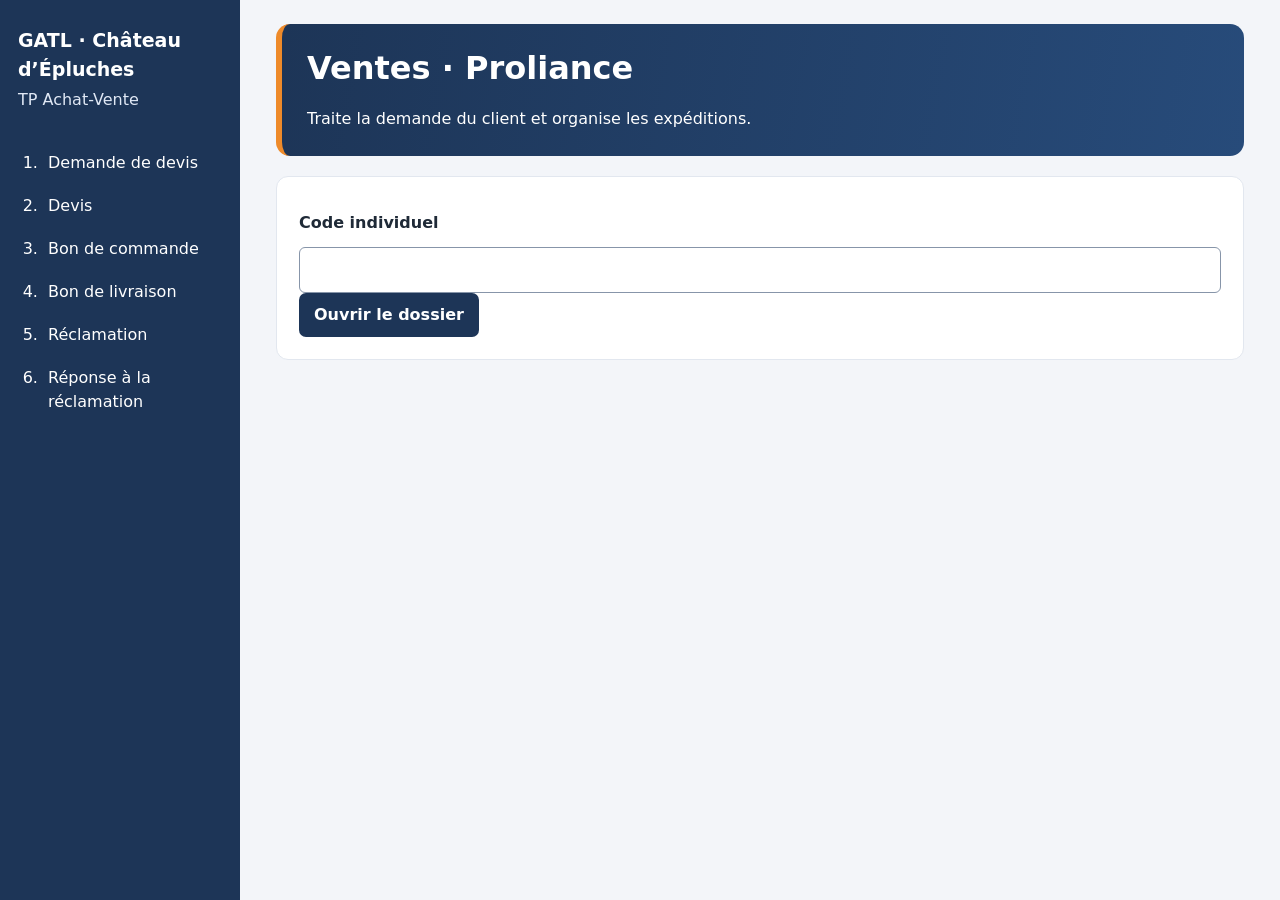
==== achat-vente-vendeur.html @ 5acfa2c8 "Ajouter le TP Achat-Vente : espace vendeur" ====
<!doctype html>
<html lang="fr"><head><meta charset="utf-8"><meta name="viewport" content="width=device-width,initial-scale=1"><title>Ventes · Proliance · TP Achat-Vente</title><style>:root{--navy:#1d3557;--navy2:#274b7a;--orange:#ee8a2a;--bg:#f3f5f9;--line:#e2e7ef;--txt:#1f2a37}*{box-sizing:border-box}body{margin:0;font:16px/1.5 Inter,system-ui,sans-serif;background:var(--bg);color:var(--txt)}.shell{display:grid;grid-template-columns:240px minmax(0,1fr);min-height:100vh}aside{padding:26px 18px;background:var(--navy);color:white}aside strong{font-size:19px}aside p{color:#e0e8f5;margin:5px 0 32px}ol{padding-left:25px}li{padding:7px 5px;margin-bottom:5px}li[aria-current]{background:var(--orange);color:#14253b;border-radius:6px;font-weight:750}main{width:100%;max-width:1120px;padding:24px 36px 60px}h1,h2,h3{line-height:1.2}h1{margin:0 0 20px}h2{margin:0 0 12px}.hero{background:linear-gradient(100deg,var(--navy),var(--navy2));color:white;border-radius:14px;padding:25px;margin-bottom:20px;border-left:6px solid var(--orange)}.hero p{margin:0}.panel,article{background:white;border:1px solid var(--line);border-radius:12px;padding:22px;margin-bottom:15px;overflow-wrap:anywhere}.bar{display:flex;gap:10px;align-items:center;flex-wrap:wrap}.bar>*{margin:0}label{display:block;font-weight:650;margin:12px 0}input,textarea,select{display:block;width:100%;margin-top:5px;padding:10px;border:1px solid #8795a9;border-radius:6px;font:inherit}textarea{min-height:88px;resize:vertical}button{background:var(--navy);color:white;border:0;border-radius:7px;padding:10px 15px;font:inherit;font-weight:700;cursor:pointer}button.secondary{background:#e7edf5;color:var(--navy)}button:disabled{opacity:.55;cursor:wait}button:focus-visible,input:focus-visible,textarea:focus-visible,select:focus-visible{outline:3px solid #bd6011;outline-offset:2px}#notice{min-height:1.5em;color:#8a3820}dt{font-weight:700}dd{margin:0 0 10px;white-space:pre-wrap}summary{cursor:pointer;font-weight:700}small{font-size:14px}code{overflow-wrap:anywhere} [hidden]{display:none!important}@media(max-width:710px){.shell{display:block}aside{padding:15px}aside p{margin:3px 0}aside ol{display:none}main{padding:20px 14px}}@media print{aside,button,form,#notice,#task,#wait,.bar.controls{display:none!important}.shell{display:block}main{max-width:none;padding:0}.hero{color:#172945;background:white}.panel,article{break-inside:avoid}}</style></head>
<body><div class="shell"><aside><strong>GATL · Château d’Épluches</strong><p>TP Achat-Vente</p><nav aria-label="Étapes du dossier"><ol id="timeline"><li>Demande de devis</li><li>Devis</li><li>Bon de commande</li><li>Bon de livraison</li><li>Réclamation</li><li>Réponse à la réclamation</li></ol></nav></aside>
<main><header class="hero"><h1>Ventes · Proliance</h1><p>Traite la demande du client et organise les expéditions.</p></header>
<form class="panel" id="connect"><label for="code">Code individuel</label><input id="code" type="password" autocomplete="off" spellcheck="false" maxlength="36" required><button>Ouvrir le dossier</button></form>
<div class="bar controls" id="controls" hidden><button type="button" id="refresh">Actualiser</button><button type="button" id="print" class="secondary">Imprimer / PDF</button><button type="button" id="leave" class="secondary">Quitter</button></div>
<p id="notice" role="status"></p><div id="workspace" hidden><p id="context"></p><p id="wait" class="panel" role="status" hidden></p><section id="task" class="panel" hidden><h2 id="task-title"></h2><p id="task-brief"></p><form id="document"></form></section><h2 id="history-title" hidden>Documents échangés</h2><div id="history"></div></div></main></div>
<script>
const ROLE="vendeur";
const ENDPOINT='https://vcrodgslfonzcwfoaqsg.supabase.co/rest/v1/rpc/gatl_tp_exchange';
const KEY="sb_publishable_ikYImUebaJgUTjz_dMKZmA_7rzbBfYj";
const MISSIONS=[["Demande de devis","",["Référence","Quantité souhaitée","Délai souhaité","Message professionnel"]],["Devis","Proliance dispose de 90 cartons vendredi. Le réapprovisionnement permet un second envoi mardi. Le carton coûte 18,50 € HT, le transport 65 € HT pour les deux envois. Calcule le total et explique les conditions au client.",["Cartons disponibles vendredi","Solde à livrer","Prix unitaire HT (€)","Transport HT (€)","Total HT (€)","Conditions et délais"]],["Bon de commande","",["Référence du devis","Quantité commandée","Total HT accepté (€)","Consignes de livraison"]],["Bon de livraison","Le quai prépare uniquement le lot de vendredi. Vérifie la commande reçue puis indique la quantité censée partir et le solde à expédier mardi. Précise au destinataire ce qu’il doit contrôler.",["Référence de la commande","Quantité annoncée sur le bon","Solde restant","Consignes au quai"]],["Réclamation","",["Référence du bon de livraison","Cartons reçus","Cartons manquants","Réserves et demande"]],["Réponse à la réclamation","Le quai fournisseur confirme l’oubli de deux cartons. Tu peux proposer une livraison des deux cartons en urgence sans frais, ou les joindre au solde mardi avec l’accord du client. Choisis une option et explique le suivi.",["Référence de la réclamation","Solution et délai","Message au client"]]];


const $ = id => document.getElementById(id);
const node = (tag, value) => {
  const el = document.createElement(tag);
  if (value !== undefined) el.textContent = value;
  return el;
};
let code = '';
let busy = false;
let lastStage = -1;
let active = false;
function notice(message){ $('notice').textContent = message; }
async function exchange(action, stage = null, data = null) {
  const response = await fetch(ENDPOINT, {method:'POST',
    headers:{apikey:KEY,'Content-Type':'application/json'},
    body:JSON.stringify({p_code:code,p_role:ROLE,p_action:action,p_stage:stage,p_data:data})});
  const result = await response.json();
  if (!response.ok) throw new Error(result.message || 'Échange indisponible.');
  return result;
}
async function run(action, stage, data) {
  if (busy) return;
  busy = true;
  document.querySelectorAll('button').forEach(button => button.disabled = true);
  try {
    const state = await exchange(action,stage,data);
    render(state);
    notice(action === 'send' ? 'Document enregistré. Il est disponible dans le dossier de l’autre équipe.' : '');
  } catch(error){ notice(error.message); }
  finally {
    busy = false;
    document.querySelectorAll('button').forEach(button => button.disabled = false);
  }
}
function documentCard(item) {
  const article = node('article');
  const prefix = ['DD','DV','BC','BL','RC','RP'][item.stage];
  article.append(node('h3',MISSIONS[item.stage][0] + ' · ' + prefix + '-0412'),
    node('p',item.alias+' · '+new Date(item.sent_at).toLocaleString('fr-FR')));
  const list = node('dl');
  for (const key of MISSIONS[item.stage][2]) list.append(node('dt',key),node('dd',item.payload[key] || ''));
  article.append(list);
  return article;
}
$('connect').addEventListener('submit',event=>{
  event.preventDefault();
  code=$('code').value.trim().toLowerCase();
  if (!/^[0-9a-f]{8}-(?:[0-9a-f]{4}-){3}[0-9a-f]{12}$/.test(code)) {
    notice('Saisis le code complet communiqué par ton professeur.');
    return;
  }
  run('read');
});
$('refresh').onclick=()=>run('read');
$('print').onclick=()=>window.print();
$('leave').onclick=()=>location.reload();
function show(){
  $('connect').hidden=true;
  $('controls').hidden=false;
  $('workspace').hidden=false;
}


function render(state){
  show();
  active=true;
  if(state.stage === lastStage) return;
  lastStage=state.stage;
  $('context').textContent=state.label+' · '+state.alias;
  [...$('timeline').children].forEach((li,i)=>{
    li.textContent=MISSIONS[i][0]+(i<state.stage?' ✓':'');
    if(i===state.stage) li.setAttribute('aria-current','step'); else li.removeAttribute('aria-current');
  });
  $('history').replaceChildren(...state.docs.map(documentCard).reverse());
  $('history-title').hidden=!state.docs.length;
  const ownTurn=state.stage<6 && (state.stage%2===0?'acheteur':'vendeur')===ROLE;
  $('task').hidden=!ownTurn;
  $('wait').hidden=ownTurn;
  $('wait').textContent=state.stage===6?'Dossier terminé. Consulte les six documents ou imprime le dossier.':
    'L’autre équipe prépare le prochain document. Le dossier se met à jour automatiquement.';
  if(!ownTurn) return;
  const [title,brief,fields]=MISSIONS[state.stage];
  $('task-title').textContent=title;
  $('task-brief').textContent=brief;
  const form=$('document');
  form.replaceChildren();
  for(const field of fields){
    const label=node('label',field);
    const input=node(/Message|Conditions|Consignes|Réserves/.test(field)?'textarea':'input');
    input.name=field;
    input.required=true;
    input.maxLength=1200;
    label.append(input);
    form.append(label);
  }
  form.append(node('button','Valider et transmettre'));
  form.onsubmit=event=>{
    event.preventDefault();
    run('send',state.stage,Object.fromEntries(new FormData(form)));
  };
}
setInterval(()=>{if(active&&!document.hidden&&!busy) run('read');},5000);

</script></body></html>
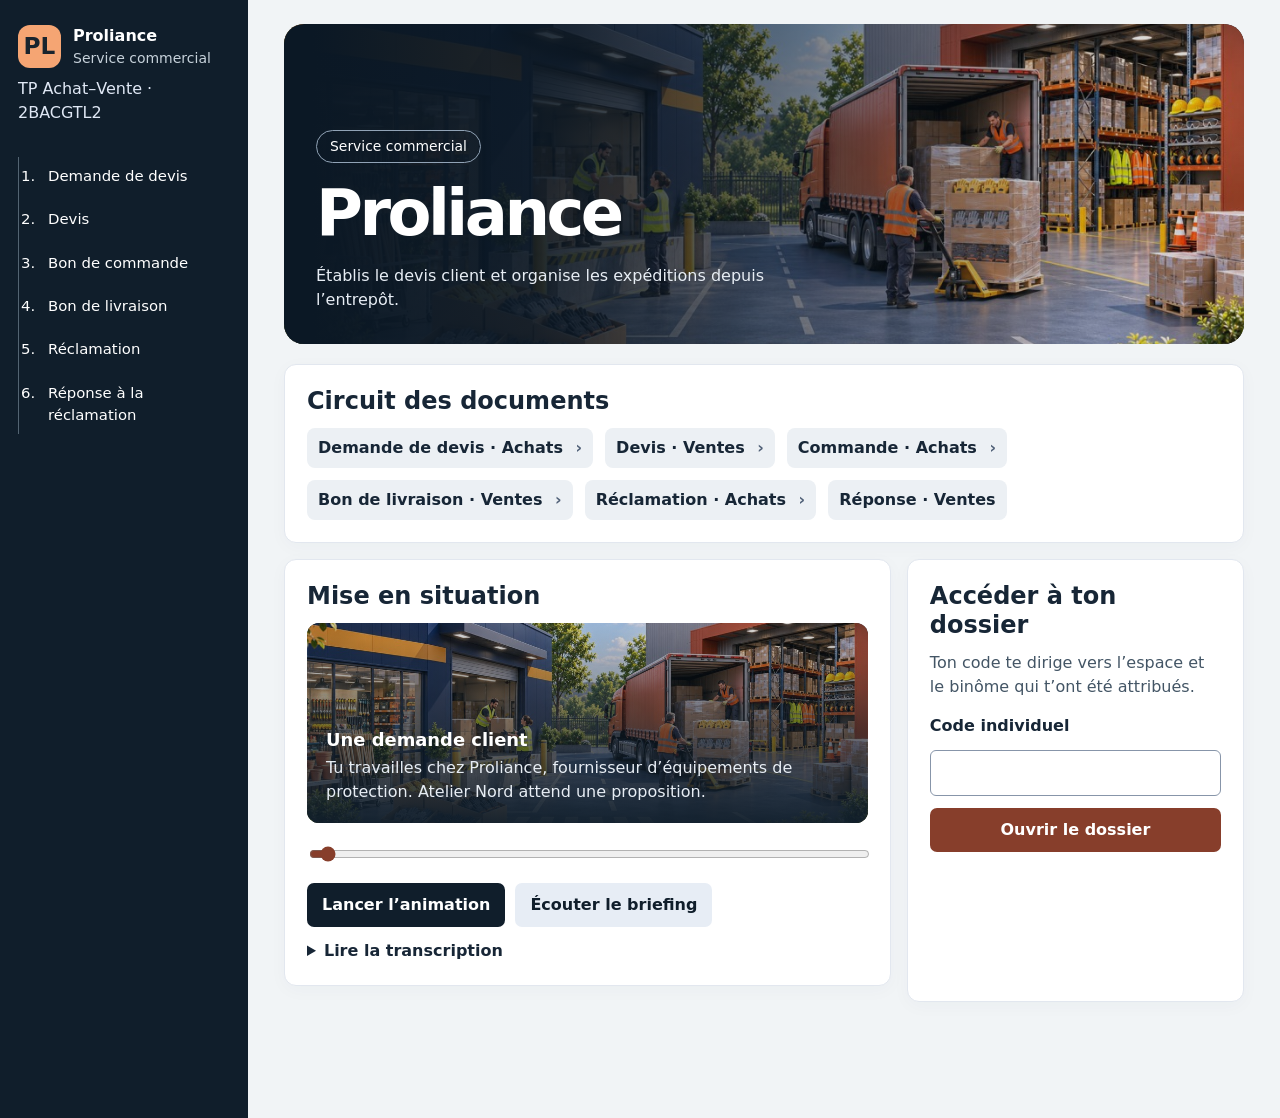
==== commit 2ad5338d: "Refondre la mise en situation et l’interface vendeur du TP Achat-Vente" ====
--- a/achat-vente-vendeur.html
+++ b/achat-vente-vendeur.html
@@ -1,8 +1,14 @@
 <!doctype html>
-<html lang="fr"><head><meta charset="utf-8"><meta name="viewport" content="width=device-width,initial-scale=1"><title>Ventes · Proliance · TP Achat-Vente</title><style>:root{--navy:#1d3557;--navy2:#274b7a;--orange:#ee8a2a;--bg:#f3f5f9;--line:#e2e7ef;--txt:#1f2a37}*{box-sizing:border-box}body{margin:0;font:16px/1.5 Inter,system-ui,sans-serif;background:var(--bg);color:var(--txt)}.shell{display:grid;grid-template-columns:240px minmax(0,1fr);min-height:100vh}aside{padding:26px 18px;background:var(--navy);color:white}aside strong{font-size:19px}aside p{color:#e0e8f5;margin:5px 0 32px}ol{padding-left:25px}li{padding:7px 5px;margin-bottom:5px}li[aria-current]{background:var(--orange);color:#14253b;border-radius:6px;font-weight:750}main{width:100%;max-width:1120px;padding:24px 36px 60px}h1,h2,h3{line-height:1.2}h1{margin:0 0 20px}h2{margin:0 0 12px}.hero{background:linear-gradient(100deg,var(--navy),var(--navy2));color:white;border-radius:14px;padding:25px;margin-bottom:20px;border-left:6px solid var(--orange)}.hero p{margin:0}.panel,article{background:white;border:1px solid var(--line);border-radius:12px;padding:22px;margin-bottom:15px;overflow-wrap:anywhere}.bar{display:flex;gap:10px;align-items:center;flex-wrap:wrap}.bar>*{margin:0}label{display:block;font-weight:650;margin:12px 0}input,textarea,select{display:block;width:100%;margin-top:5px;padding:10px;border:1px solid #8795a9;border-radius:6px;font:inherit}textarea{min-height:88px;resize:vertical}button{background:var(--navy);color:white;border:0;border-radius:7px;padding:10px 15px;font:inherit;font-weight:700;cursor:pointer}button.secondary{background:#e7edf5;color:var(--navy)}button:disabled{opacity:.55;cursor:wait}button:focus-visible,input:focus-visible,textarea:focus-visible,select:focus-visible{outline:3px solid #bd6011;outline-offset:2px}#notice{min-height:1.5em;color:#8a3820}dt{font-weight:700}dd{margin:0 0 10px;white-space:pre-wrap}summary{cursor:pointer;font-weight:700}small{font-size:14px}code{overflow-wrap:anywhere} [hidden]{display:none!important}@media(max-width:710px){.shell{display:block}aside{padding:15px}aside p{margin:3px 0}aside ol{display:none}main{padding:20px 14px}}@media print{aside,button,form,#notice,#task,#wait,.bar.controls{display:none!important}.shell{display:block}main{max-width:none;padding:0}.hero{color:#172945;background:white}.panel,article{break-inside:avoid}}</style></head>
-<body><div class="shell"><aside><strong>GATL · Château d’Épluches</strong><p>TP Achat-Vente</p><nav aria-label="Étapes du dossier"><ol id="timeline"><li>Demande de devis</li><li>Devis</li><li>Bon de commande</li><li>Bon de livraison</li><li>Réclamation</li><li>Réponse à la réclamation</li></ol></nav></aside>
-<main><header class="hero"><h1>Ventes · Proliance</h1><p>Traite la demande du client et organise les expéditions.</p></header>
-<form class="panel" id="connect"><label for="code">Code individuel</label><input id="code" type="password" autocomplete="off" spellcheck="false" maxlength="36" required><button>Ouvrir le dossier</button></form>
+<html lang="fr"><head><meta charset="utf-8"><meta name="viewport" content="width=device-width,initial-scale=1"><title>Ventes · Proliance · TP Achat-Vente</title><style>:root{--navy:#1d3557;--navy2:#274b7a;--orange:#ee8a2a;--bg:#f3f5f9;--line:#e2e7ef;--txt:#1f2a37}*{box-sizing:border-box}body{margin:0;font:16px/1.5 Inter,system-ui,sans-serif;background:var(--bg);color:var(--txt)}.shell{display:grid;grid-template-columns:240px minmax(0,1fr);min-height:100vh}aside{padding:26px 18px;background:var(--navy);color:white}aside strong{font-size:19px}aside p{color:#e0e8f5;margin:5px 0 32px}ol{padding-left:25px}li{padding:7px 5px;margin-bottom:5px}li[aria-current]{background:var(--orange);color:#14253b;border-radius:6px;font-weight:750}main{width:100%;max-width:1120px;padding:24px 36px 60px}h1,h2,h3{line-height:1.2}h1{margin:0 0 20px}h2{margin:0 0 12px}.hero{background:linear-gradient(100deg,var(--navy),var(--navy2));color:white;border-radius:14px;padding:25px;margin-bottom:20px;border-left:6px solid var(--orange)}.hero p{margin:0}.panel,article{background:white;border:1px solid var(--line);border-radius:12px;padding:22px;margin-bottom:15px;overflow-wrap:anywhere}.bar{display:flex;gap:10px;align-items:center;flex-wrap:wrap}.bar>*{margin:0}label{display:block;font-weight:650;margin:12px 0}input,textarea,select{display:block;width:100%;margin-top:5px;padding:10px;border:1px solid #8795a9;border-radius:6px;font:inherit}textarea{min-height:88px;resize:vertical}button{background:var(--navy);color:white;border:0;border-radius:7px;padding:10px 15px;font:inherit;font-weight:700;cursor:pointer}button.secondary{background:#e7edf5;color:var(--navy)}button:disabled{opacity:.55;cursor:wait}button:focus-visible,input:focus-visible,textarea:focus-visible,select:focus-visible{outline:3px solid #bd6011;outline-offset:2px}#notice{min-height:1.5em;color:#8a3820}dt{font-weight:700}dd{margin:0 0 10px;white-space:pre-wrap}summary{cursor:pointer;font-weight:700}small{font-size:14px}code{overflow-wrap:anywhere} [hidden]{display:none!important}@media(max-width:710px){.shell{display:block}aside{padding:15px}aside p{margin:3px 0}aside ol{display:none}main{padding:20px 14px}}@media print{aside,button,form,#notice,#task,#wait,.bar.controls{display:none!important}.shell{display:block}main{max-width:none;padding:0}.hero{color:#172945;background:white}.panel,article{break-inside:avoid}}
+:root{--ink:#172636;--paper:#f1f4f6;--navy:#101e2b;--accent:#f0a84f;--brand:#203c62}body{background:var(--paper);color:var(--ink)}body.vendeur{--brand:#873e2b;--accent:#f5a573}.shell{grid-template-columns:248px minmax(0,1fr)}aside{background:var(--navy);padding:24px 18px}aside p{margin:8px 0 32px}aside ol{border-left:1px solid #536472;padding-left:21px}aside li{padding:8px;font-size:.93rem}.brandmark{display:flex;align-items:center;gap:12px}.brandmark i{width:43px;height:43px;display:grid;place-items:center;border-radius:12px;background:var(--accent);color:#18242e;font-size:1.45rem;font-style:normal;font-weight:900}.brandmark b{display:block}.brandmark small{display:block;color:#c6d1da}.hero{border:none;background:var(--navy);padding:0;overflow:hidden;border-radius:20px;position:relative;min-height:320px;display:grid;align-items:end}.hero:before{content:'';position:absolute;inset:0;background:linear-gradient(90deg,#0b1825 3%,#0b1825e8 26%,#0b182525 85%),var(--scene);background-size:cover;background-position:center}.hero-copy{position:relative;padding:32px;max-width:560px}.hero-copy h1{font-size:clamp(2.2rem,5vw,4rem);letter-spacing:-.055em;margin:12px 0}.hero-copy p{color:#e7edf4}.role-label{display:inline-block;border:1px solid #91a3b6;border-radius:20px;padding:5px 13px;color:white;font-size:.87rem}.intro{display:grid;grid-template-columns:minmax(0,1.8fr) minmax(245px,1fr);gap:16px}.intro .panel{margin-bottom:0}.media-panel,.flow{margin-bottom:16px!important}.flow ol{display:flex;gap:12px;flex-wrap:wrap;list-style:none;padding:0;margin:0}.flow li{padding:8px 11px;border-radius:8px;background:#ecf0f4;margin:0;font-weight:650}.flow li:not(:last-child):after{content:' ›';color:#506077;margin-left:7px}.scene-player{background:#142839;color:white;position:relative;min-height:200px;border-radius:12px;overflow:hidden;display:flex;align-items:end;margin-bottom:12px}.scene-player:before{content:'';position:absolute;inset:0;background:linear-gradient(0deg,#101e2bf5,#101e2b26 100%),var(--scene);background-size:cover;background-position:50% 50%;transition:background-position 1.4s ease}.scene-player[data-shot="1"]:before{background-position:30% 30%}.scene-player[data-shot="2"]:before{background-position:75% 70%}.scene-caption{position:relative;padding:19px}.scene-caption h3{margin:0 0 5px;font-size:1.12rem}.scene-caption p{margin:0;color:#e7edf4}.tracks{width:100%;accent-color:var(--brand);margin-bottom:10px}.media-panel details{margin-top:12px}.key-help{color:#435565;margin-top:0;margin-bottom:15px}.panel,article{box-shadow:0 4px 18px #1d355708}#connect input{margin-bottom:12px}#connect button:not(.secondary){width:100%;background:var(--brand)}#context{font-weight:700}#notice{font-weight:650}#task{border-top:4px solid var(--accent)}@media(max-width:1040px){.intro{grid-template-columns:1fr}.hero{min-height:280px}}@media(max-width:710px){.shell{display:block}.hero{min-height:250px}.hero-copy{padding:21px}aside p{margin:3px 0}.flow ol{gap:6px}}@media print{.intro,.flow{display:none!important}.hero{min-height:0}.hero:before{display:none}.hero-copy p,.role-label{color:#263744}}</style><link rel="stylesheet" href="achat-vente-scene.css"></head>
+<body class="vendeur"><div class="shell"><aside><div class="brandmark"><i aria-hidden="true">PL</i><div><b>Proliance</b><small>Service commercial</small></div></div><p>TP Achat–Vente · 2BACGTL2</p><nav aria-label="Étapes du dossier"><ol id="timeline"><li>Demande de devis</li><li>Devis</li><li>Bon de commande</li><li>Bon de livraison</li><li>Réclamation</li><li>Réponse à la réclamation</li></ol></nav></aside>
+<main><header class="hero"><div class="hero-copy"><span class="role-label">Service commercial</span><h1>Proliance</h1><p>Établis le devis client et organise les expéditions depuis l’entrepôt.</p></div></header>
+<section class="panel flow" aria-labelledby="flow-title"><h2 id="flow-title">Circuit des documents</h2><ol><li>Demande de devis · Achats</li><li>Devis · Ventes</li><li>Commande · Achats</li><li>Bon de livraison · Ventes</li><li>Réclamation · Achats</li><li>Réponse · Ventes</li></ol></section><div class="intro"><section class="panel media-panel"><h2>Mise en situation</h2>
+<div class="scene-player" id="brief-player" aria-label="Séquence illustrée du briefing"><div class="scene-caption"><h3 id="brief-title">Une demande client</h3><p id="brief-caption">Tu travailles chez Proliance, fournisseur d’équipements de protection. Atelier Nord attend une proposition.</p></div></div>
+<input class="tracks" id="brief-range" type="range" min="0" max="18" value="0" aria-label="Progression de l’animation en secondes">
+<div class="bar"><button type="button" id="brief-toggle">Lancer l’animation</button><button type="button" id="brief-audio" class="secondary">Écouter le briefing</button></div>
+<p id="audio-status" role="status" style="margin:8px 0 0"></p>
+<details><summary>Lire la transcription</summary><ol><li>Tu travailles chez Proliance, fournisseur d’équipements de protection. Atelier Nord attend une proposition.</li><li>Consulte le stock et les possibilités de réapprovisionnement. Calcule le prix du devis et explique les délais.</li><li>Prépare le bon de livraison. Si le client signale un écart, propose une solution et précise le délai.</li></ol></details></section><form class="panel" id="connect"><h2>Accéder à ton dossier</h2><p class="key-help">Ton code te dirige vers l’espace et le binôme qui t’ont été attribués.</p><label for="code">Code individuel</label><input id="code" type="password" autocomplete="off" spellcheck="false" required><button>Ouvrir le dossier</button></form></div>
 <div class="bar controls" id="controls" hidden><button type="button" id="refresh">Actualiser</button><button type="button" id="print" class="secondary">Imprimer / PDF</button><button type="button" id="leave" class="secondary">Quitter</button></div>
 <p id="notice" role="status"></p><div id="workspace" hidden><p id="context"></p><p id="wait" class="panel" role="status" hidden></p><section id="task" class="panel" hidden><h2 id="task-title"></h2><p id="task-brief"></p><form id="document"></form></section><h2 id="history-title" hidden>Documents échangés</h2><div id="history"></div></div></main></div>
 <script>
@@ -23,10 +29,10 @@
 let lastStage = -1;
 let active = false;
 function notice(message){ $('notice').textContent = message; }
-async function exchange(action, stage = null, data = null) {
+async function exchange(action, stage = null, data = null, role = ROLE) {
   const response = await fetch(ENDPOINT, {method:'POST',
     headers:{apikey:KEY,'Content-Type':'application/json'},
-    body:JSON.stringify({p_code:code,p_role:ROLE,p_action:action,p_stage:stage,p_data:data})});
+    body:JSON.stringify({p_code:code,p_role:role,p_action:action,p_stage:stage,p_data:data})});
   const result = await response.json();
   if (!response.ok) throw new Error(result.message || 'Échange indisponible.');
   return result;
@@ -36,7 +42,22 @@
   busy = true;
   document.querySelectorAll('button').forEach(button => button.disabled = true);
   try {
-    const state = await exchange(action,stage,data);
+    let state;
+    try {
+      state = await exchange(action, stage, data);
+    } catch (error) {
+      if (active || action !== 'read' || error.message !== 'Code incorrect pour cet espace.') throw error;
+      const otherRole = 'acheteur';
+      try {
+        await exchange('read', null, null, otherRole);
+      } catch (otherError) {
+        if (otherError.message !== 'Code incorrect pour cet espace.') throw otherError;
+        throw new Error('Code introuvable pour ce TP. Copie ton code individuel complet depuis le registre du TP Achat-Vente.');
+      }
+      sessionStorage.setItem('gatl-tp-transfer-' + otherRole, code);
+      location.replace('achat-vente-' + otherRole + '.html');
+      return;
+    }
     render(state);
     notice(action === 'send' ? 'Document enregistré. Il est disponible dans le dossier de l’autre équipe.' : '');
   } catch(error){ notice(error.message); }
@@ -57,9 +78,9 @@
 }
 $('connect').addEventListener('submit',event=>{
   event.preventDefault();
-  code=$('code').value.trim().toLowerCase();
+  code=$('code').value.replace(/\s/g, '').replace(/[‐‑–—]/g, '-').toLowerCase();
   if (!/^[0-9a-f]{8}-(?:[0-9a-f]{4}-){3}[0-9a-f]{12}$/.test(code)) {
-    notice('Saisis le code complet communiqué par ton professeur.');
+    notice('Utilise le code individuel complet du TP Achat-Vente (36 caractères, tirets compris).');
     return;
   }
   run('read');
@@ -69,6 +90,7 @@
 $('leave').onclick=()=>location.reload();
 function show(){
   $('connect').hidden=true;
+  document.querySelector('.intro').hidden = true;
   $('controls').hidden=false;
   $('workspace').hidden=false;
 }
@@ -112,6 +134,75 @@
     run('send',state.stage,Object.fromEntries(new FormData(form)));
   };
 }
+const transferredCode = sessionStorage.getItem('gatl-tp-transfer-' + ROLE);
+if (transferredCode) {
+  sessionStorage.removeItem('gatl-tp-transfer-' + ROLE);
+  $('code').value = transferredCode;
+  $('connect').requestSubmit();
+}
 setInterval(()=>{if(active&&!document.hidden&&!busy) run('read');},5000);
 
+const BRIEF = [["Une demande client","Tu travailles chez Proliance, fournisseur d’équipements de protection. Atelier Nord attend une proposition."],["Une offre à construire","Consulte le stock et les possibilités de réapprovisionnement. Calcule le prix du devis et explique les délais."],["Un dossier à suivre","Prépare le bon de livraison. Si le client signale un écart, propose une solution et précise le délai."]];
+
+const briefPlayer = document.getElementById('brief-player');
+const briefRange = document.getElementById('brief-range');
+const briefToggle = document.getElementById('brief-toggle');
+const audioToggle = document.getElementById('brief-audio');
+let briefTimer;
+let elapsed = 0;
+function renderBrief() {
+  const step = Math.min(BRIEF.length - 1, Math.floor(elapsed / 6));
+  briefPlayer.dataset.shot = step;
+  document.getElementById('brief-title').textContent = BRIEF[step][0];
+  document.getElementById('brief-caption').textContent = BRIEF[step][1];
+  briefRange.value = elapsed;
+}
+function stopBrief() {
+  clearInterval(briefTimer);
+  briefTimer = undefined;
+  briefToggle.textContent = elapsed >= 18 ? 'Revoir l’animation' : 'Lancer l’animation';
+}
+briefToggle.addEventListener('click', () => {
+  if (briefTimer) { stopBrief(); return; }
+  if (elapsed >= 18) elapsed = 0;
+  renderBrief();
+  briefToggle.textContent = 'Mettre en pause';
+  briefTimer = setInterval(() => {
+    elapsed += 1;
+    renderBrief();
+    if (elapsed >= 18) stopBrief();
+  }, 1000);
+});
+briefRange.addEventListener('input', () => {
+  elapsed = Number(briefRange.value);
+  renderBrief();
+  if (elapsed >= 18) stopBrief();
+});
+if ('speechSynthesis' in window && 'SpeechSynthesisUtterance' in window) {
+  audioToggle.addEventListener('click', () => {
+    const status = document.getElementById('audio-status');
+    if (audioToggle.dataset.playing) { window.speechSynthesis.cancel(); return; }
+    const audio = new SpeechSynthesisUtterance(BRIEF.map(shot => shot[1]).join(' '));
+    audio.lang = 'fr-FR';
+    audio.rate = 0.95;
+    const voice = window.speechSynthesis.getVoices().find(item => /^fr[-_]/i.test(item.lang));
+    if (voice) audio.voice = voice;
+    audioToggle.dataset.playing = 'true';
+    audioToggle.textContent = 'Arrêter l’audio';
+    status.textContent = '';
+    function resetAudio() {
+      delete audioToggle.dataset.playing;
+      audioToggle.textContent = 'Écouter le briefing';
+    }
+    audio.onend = resetAudio;
+    audio.onerror = event => {
+      resetAudio();
+      if (!['canceled','interrupted'].includes(event.error)) status.textContent = 'La voix est indisponible sur cet appareil. La transcription est accessible ci-dessous.';
+    };
+    window.speechSynthesis.speak(audio);
+  });
+} else {
+  audioToggle.hidden = true;
+}
+renderBrief();
 </script></body></html>
--- a/achat-vente-scene.css
+++ b/achat-vente-scene.css
@@ -0,0 +1 @@
+:root{--scene:url("[data-uri]